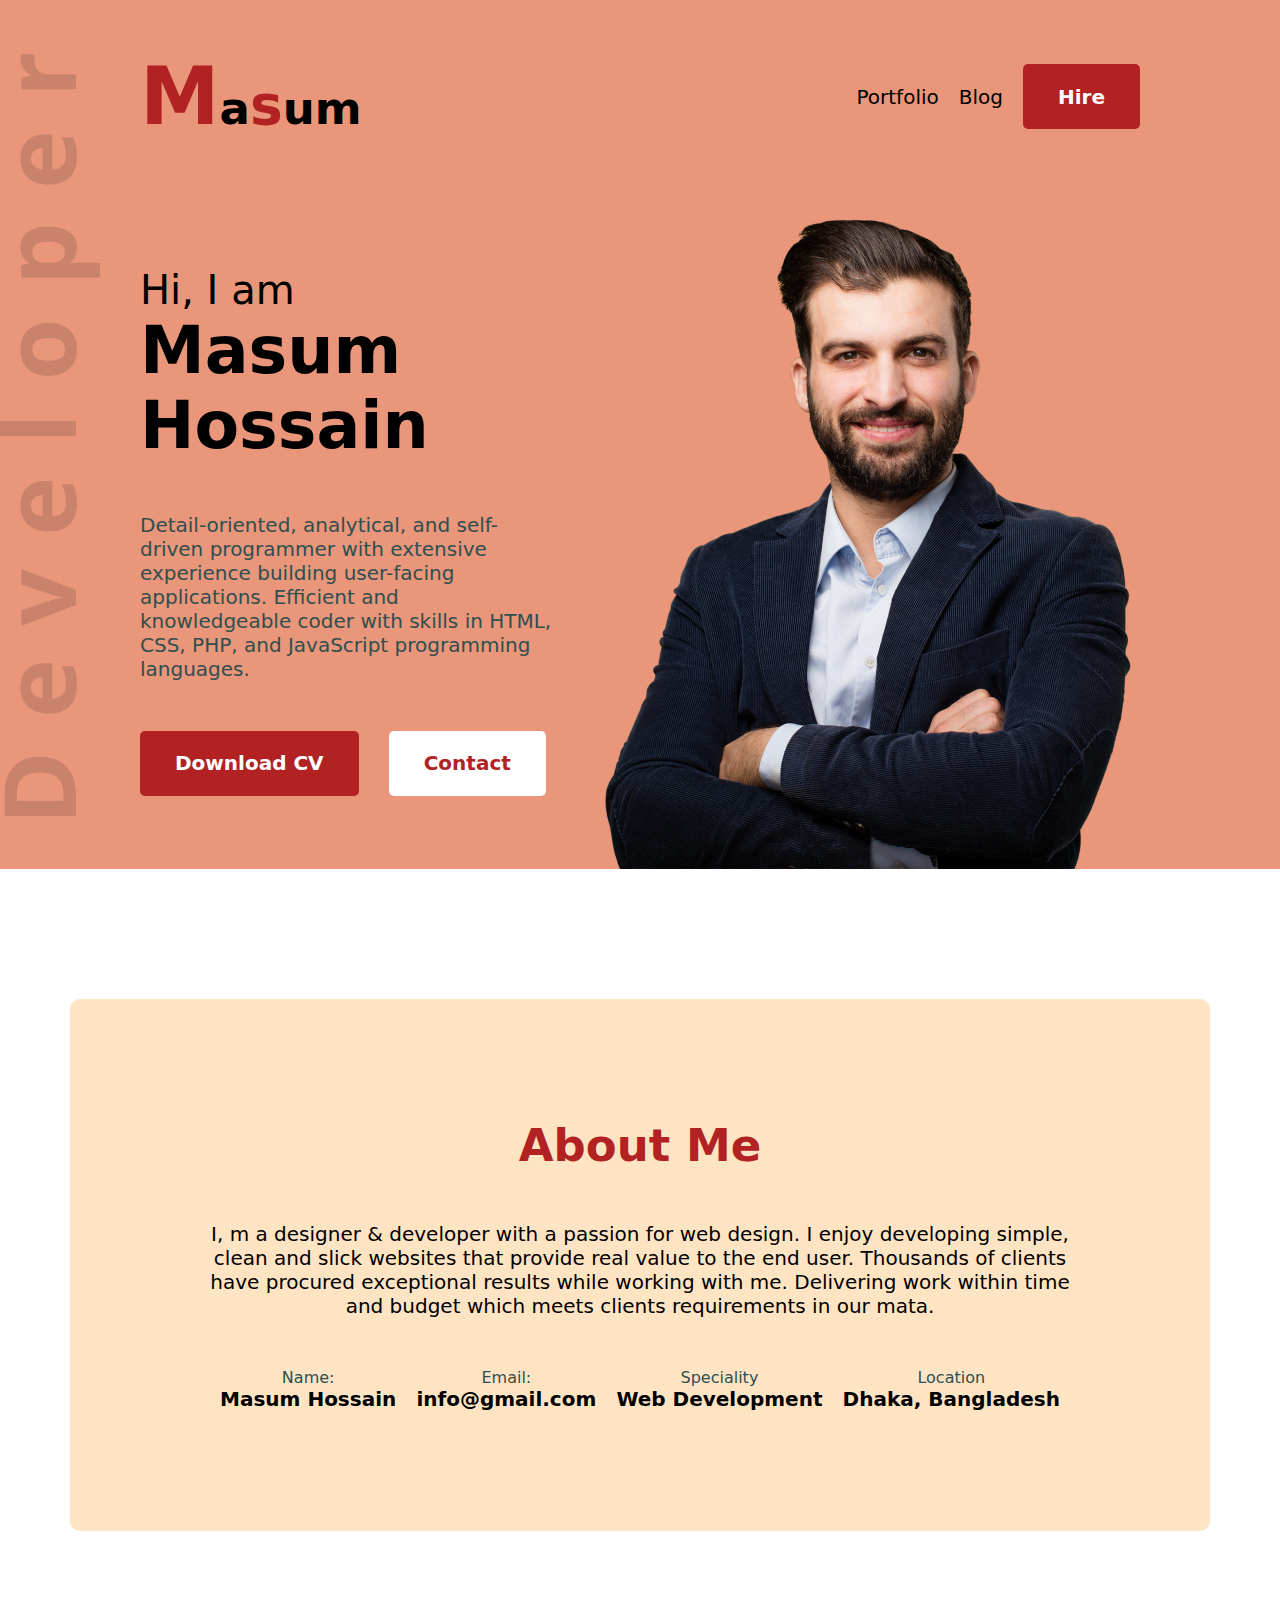
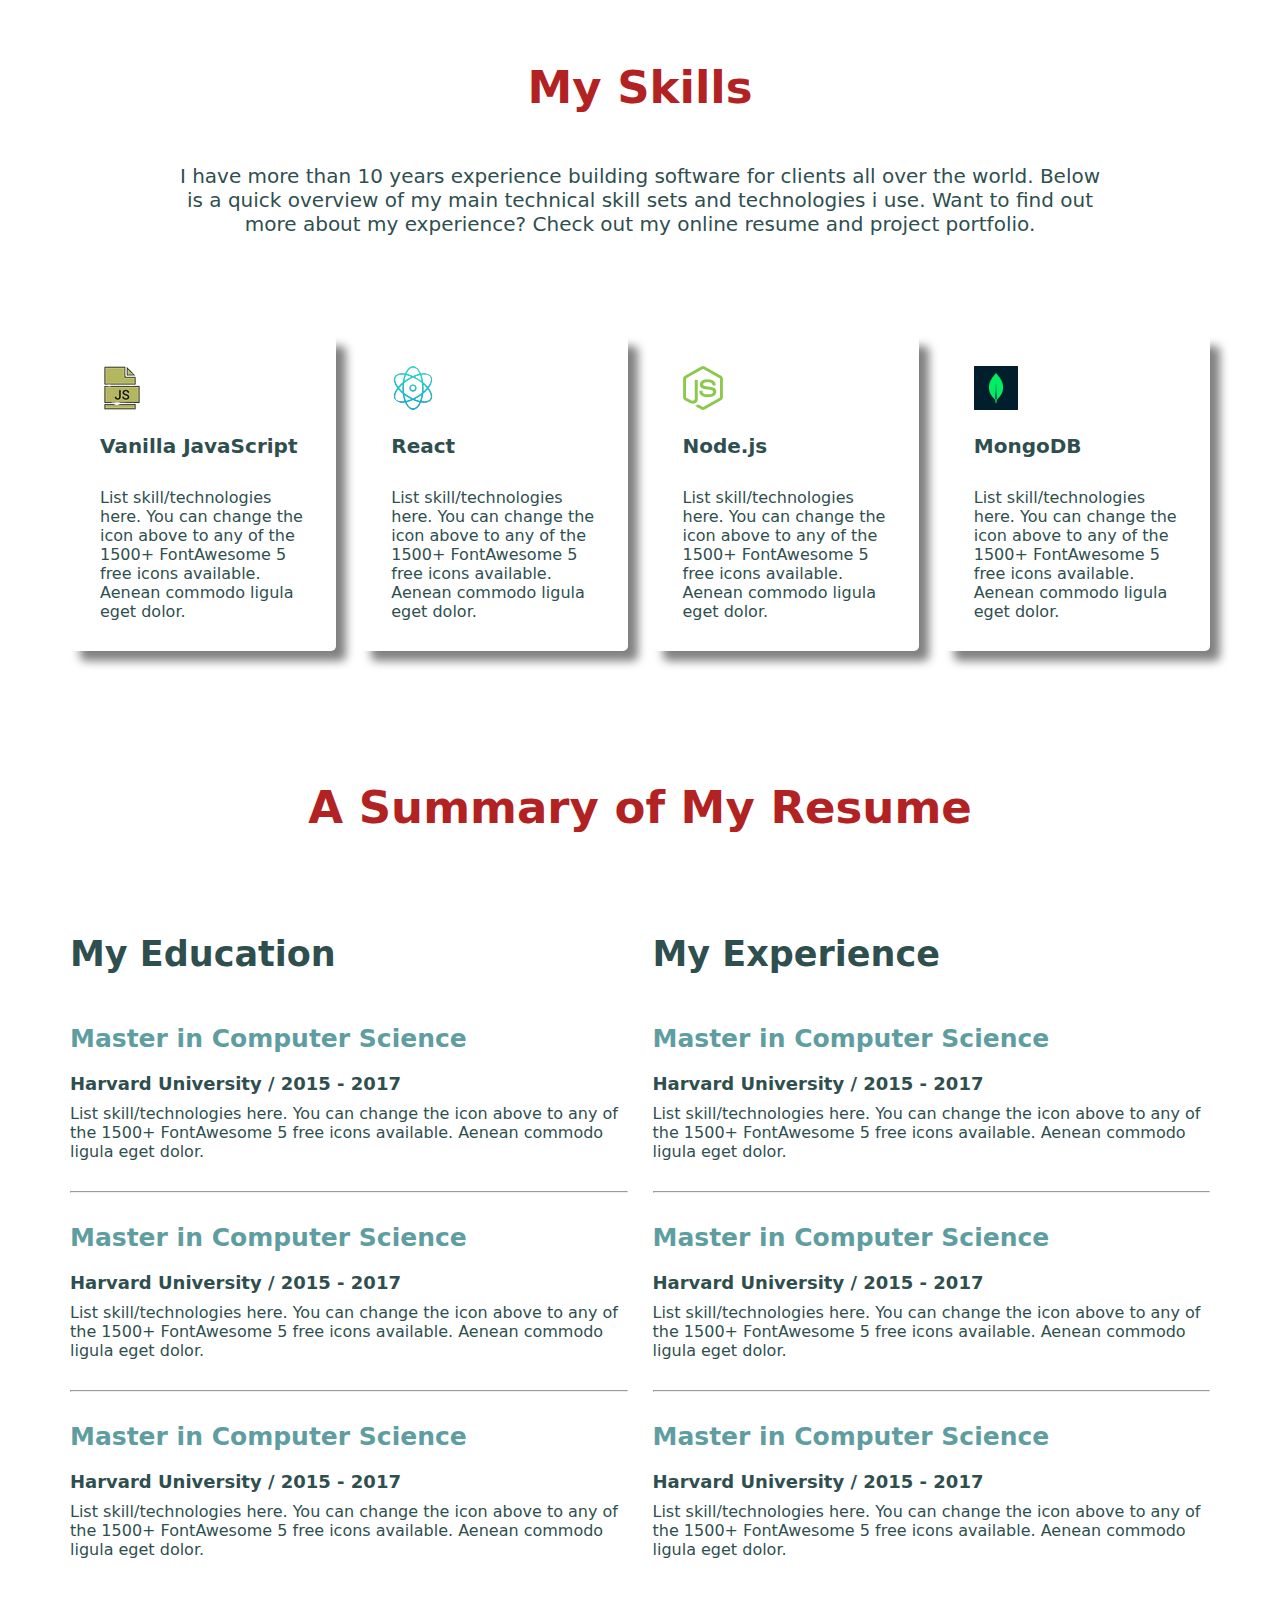
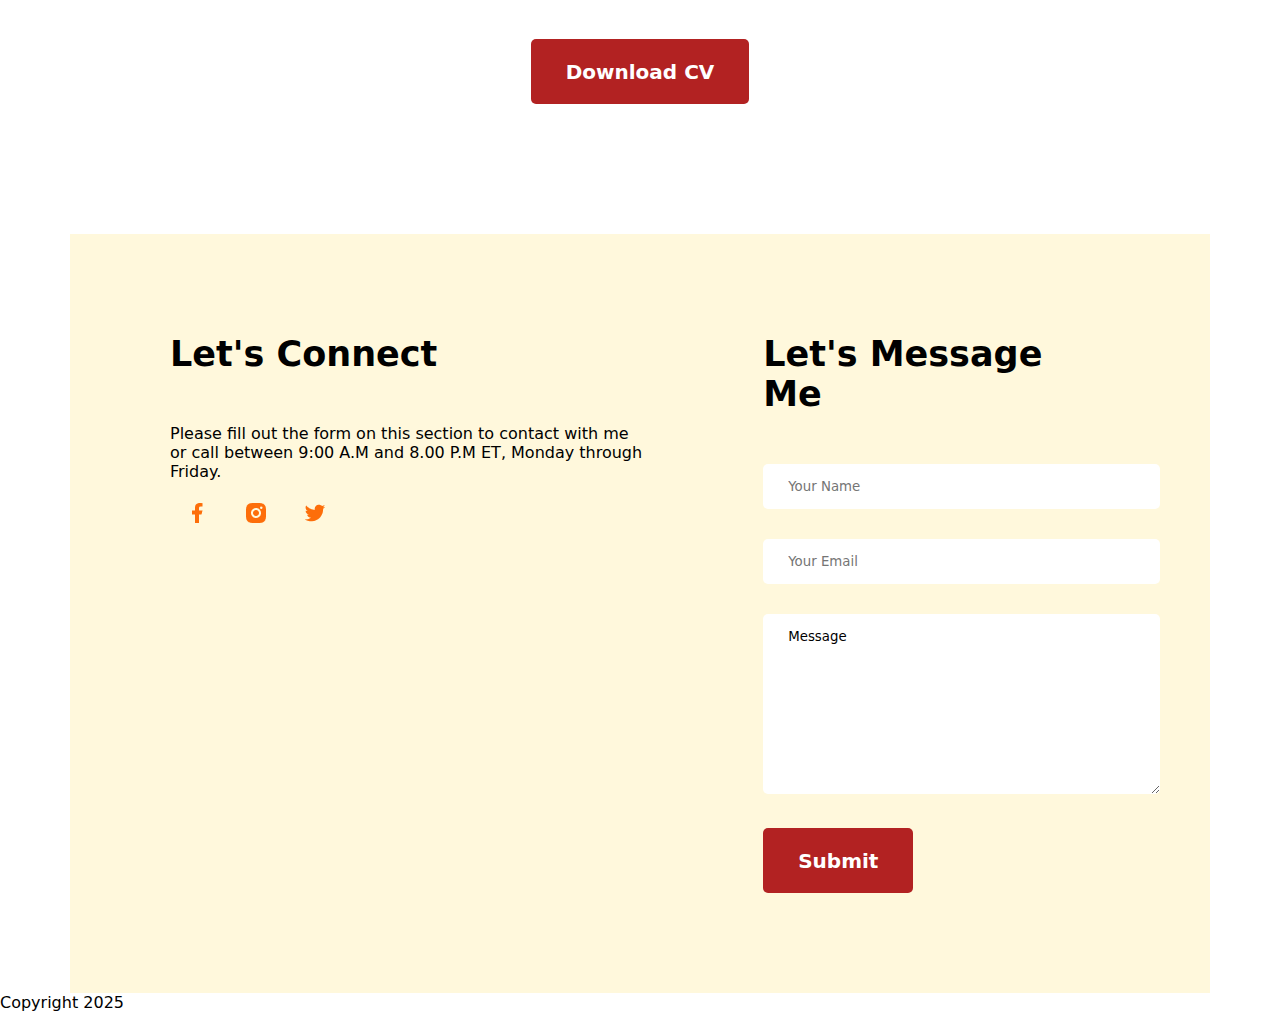
==== index.html @ 7856931d "fixed errors" ====
<!DOCTYPE html>
<html lang="en">

<head>
    <meta charset="UTF-8">
    <meta name="viewport" content="width=device-width, initial-scale=1.0">
    <link rel="stylesheet" href="styles/style.css">
    <link rel="preconnect" href="https://fonts.googleapis.com">
    <link rel="preconnect" href="https://fonts.gstatic.com" crossorigin>
    <link href="https://fonts.googleapis.com/css2?family=Open+Sans:ital,wght@0,300..800;1,300..800&display=swap" rel="stylesheet">
    <title>My Portfolio</title>
</head>

<body>
    <header>
        <nav>
            <h2 class="nav-title"><span class="text-initial">M</span>a<span class="text-primary">s</span>um</h2>
            <ul>
                <li>Portfolio</li>
                <li>Blog</li>
                <li><button class="btn-primary">Hire</button></li>
            </ul>
        </nav>
        <div class="banner">
            <div>
                <h3 class="banner-sub-title">Hi, I am</h3>
                <h1 class="banner-title">Masum Hossain</h1>
                <p class="banner-description">Detail-oriented, analytical, and self-driven programmer with extensive experience building user-facing applications. Efficient and knowledgeable coder with skills in HTML, CSS, PHP, and JavaScript programming languages.</p>
                <button class="btn-primary">Download CV</button>
                <button class="btn-secondary">Contact</button>
            </div>
            <img src="/images/hardy.png" alt="">
    </header>
    <main>
        <!-- About Section -->
        <section class="about">
            <h3 class="about-section-title">About Me</h3>
            <p class="about-section-description">I, m a designer & developer with a passion for web design. I enjoy developing simple, clean and slick websites that provide real value to the end user. Thousands of clients have procured exceptional results while working with me. Delivering work within time and budget which meets clients requirements in our mata.</p>
            <div class="about-section-container">
                <div class="about-info">
                    <p class="about-info-title">Name:</p>
                    <p class="about-info-description">Masum Hossain</p>
                </div>
                <div class="about-info">
                    <p class="about-info-title">Email:</p>
                    <p class="about-info-description">info@gmail.com</p>
                </div>
                <div class="about-info">
                    <p class="about-info-title">Speciality</p>
                    <p class="about-info-description">Web Development</p>
                </div>
                <div class="about-info">
                    <p class="about-info-title">Location</p>
                    <p class="about-info-description">Dhaka, Bangladesh</p>
                </div>
            </div>
        </section>
        <!-- skill section -->

        <section class="skill">
            <h3 class="skill-title">My Skills</h3>
            <p class="skill-description">
                I have more than 10 years experience building software for clients all over the world. Below is a quick overview of my main technical skill sets and technologies i use. Want to find out more about my experience? Check out my online resume and project portfolio.
            </p>
            <div class="skill-section-container">
                <div class="skill-info">
                    <img src="/images/icons/javascript.png" alt="">
                    <p class="skill-info-title">Vanilla JavaScript<p>
                    <p class="skill-info-description">List skill/technologies here. You can change the icon above to any of the 1500+ FontAwesome 5 free icons available. Aenean commodo ligula eget dolor.</p>
                </div>
                <div class="skill-info">
                    <img src="/images/icons/react.png" alt="">
                    <p class="skill-info-title">React</p>
                    <p class="skill-info-description">List skill/technologies here. You can change the icon above to any of the 1500+ FontAwesome 5 free icons available. Aenean commodo ligula eget dolor.</p>
                </div>
                <div class="skill-info">
                    <img src="/images/icons/nodejs.png" alt="">
                    <p class="skill-info-title">Node.js</p>
                    <p class="skill-info-description">List skill/technologies here. You can change the icon above to any of the 1500+ FontAwesome 5 free icons available. Aenean commodo ligula eget dolor.</p>
                </div>
                <div class="skill-info">
                    <img src="/images/icons/mongo.png" alt="">
                    <p class="skill-info-title">MongoDB</p>
                    <p class="skill-info-description">List skill/technologies here. You can change the icon above to any of the 1500+ FontAwesome 5 free icons available. Aenean commodo ligula eget dolor.</p>
                </div>
            </div>
        </section>

        <!-- resume section -->

        <section class="resume">
            <h3 class="resume-title">A Summary of My Resume</h3>

            <div class="resume-content">
                <div>
                    <h3 class="resume-content-title">My Education</h3>
                    <div class="resume-info">
                        <h4 class="title">Master in Computer Science</h4>
                        <h5 class="sub-title">Harvard University / 2015 - 2017</h5>
                        <p class="resume-description">List skill/technologies here. You can change the icon above to any of the 1500+ FontAwesome 5 free icons available. Aenean commodo ligula eget dolor.</p>
                    </div>
                    <hr>

                    <div class="resume-info">
                        <h4 class="title">Master in Computer Science</h4>
                        <h5 class="sub-title">Harvard University / 2015 - 2017</h5>
                        <p class="resume-description">List skill/technologies here. You can change the icon above to any of the 1500+ FontAwesome 5 free icons available. Aenean commodo ligula eget dolor.</p>
                    </div>
                    <hr>

                    <div class="resume-info">
                        <h4 class="title">Master in Computer Science</h4>
                        <h5 class="sub-title">Harvard University / 2015 - 2017</h5>
                        <p class="resume-description">List skill/technologies here. You can change the icon above to any of the 1500+ FontAwesome 5 free icons available. Aenean commodo ligula eget dolor.</p>
                    </div>
                </div>

                <div>
                    <h3 class="resume-content-title">My Experience</h3>
                        <div class="resume-info">
                            <h4 class="title">Master in Computer Science</h4>
                            <h5 class="sub-title">Harvard University / 2015 - 2017</h5>
                            <p class="resume-description">List skill/technologies here. You can change the icon above to any of the 1500+ FontAwesome 5 free icons available. Aenean commodo ligula eget dolor.</p>
                        </div>
                        <hr>
                        <div class="resume-info">
                            <h4 class="title">Master in Computer Science</h4>
                            <h5 class="sub-title">Harvard University / 2015 - 2017</h5>
                            <p class="resume-description">List skill/technologies here. You can change the icon above to any of the 1500+ FontAwesome 5 free icons available. Aenean commodo ligula eget dolor.</p>
                        </div>
                        <hr>
                        <div class="resume-info">
                            <h4 class="title">Master in Computer Science</h4>
                            <h5 class="sub-title">Harvard University / 2015 - 2017</h5>
                            <p class="resume-description">List skill/technologies here. You can change the icon above to any of the 1500+ FontAwesome 5 free icons available. Aenean commodo ligula eget dolor.</p>
                        </div>
                </div>
            </div>
            <div class="resume-button">
                <button class="btn-primary">Download CV</button>
            </div>
        </section>

        <!-- contact section -->

        <section class="contact">
            <div>
                <h3 class="contact-title">Let's Connect</h3>
                <p class="contact-info">Please fill out the form on this section to contact with me or call between 9:00 A.M and 8.00 P.M ET, Monday through Friday.</p>
                <a href="">
                    <img src="/images/icons/facebook.png" alt="">
                </a>
                <a href="">
                    <img src="/images/icons/insta.png" alt="">
                </a>
                <a href="">
                    <img src="/images/icons/twitter.png" alt="">
                </a>
            </div>
            <div>
                <h3 class="contact-title">Let's Message Me</h3>
                <form action="">
                    <input type="text" name="" id="" placeholder="Your Name">
                    <input type="email" name="" id="" placeholder="Your Email">
                    <textarea name="" id="" cols="30" rows="10">Message</textarea>
                </form>
                <input class="btn-primary" type="submit" value="Submit">
            </div>
        </section>

     </main>
    <footer>
        <p class="footer">Copyright 2025</p>
    </footer>

</body>

</html>
---- styles/style.css ----
* {
    margin: 0%;
    font-family: system-ui, -apple-system, BlinkMacSystemFont, 'Segoe UI', Roboto, Oxygen, Ubuntu, Cantarell, 'Open Sans', 'Helvetica Neue', sans-serif;
}

/* .section-title{
    text-align: center;
    font-size: 35px;
    font-weight: 700;
    margin-bottom: 50px; */

header {
    background-color: darksalmon;
    background-image: url('/images/developer.png');
    background-repeat: no-repeat;
    background-position: left center;
    margin-bottom: 130px;
}

.text-initial {
    color: firebrick;
    font-size: 80px;
}

.text-primary {
    color: firebrick;
    font-size: 55px;
}

.btn-primary {
    font-size: 20px;
    padding: 15px 35px;
    height: 65px;
    font-weight: 700;
    border: 1px;
    border-radius: 5px;
    background-color: firebrick;
    color: #ffffff;
}

.btn-secondary {
        font-size: 20px;
        padding: 15px 35px;
        height: 65px;
        font-weight: 700;
        border: 1px;
        border-radius: 5px;
        background-color: #FFF;
        color: firebrick;
        margin-left: 25px;
    }

/* header and navigation styles */

nav {
    display: flex;
    justify-content: space-between;
    padding: 50px 140px;
    ;
}

.nav-title {
    font-size: 45px;
    font-weight: 600;

}

nav ul {
    display: flex;
    align-items: center;
}

nav li {
    list-style: none;
    margin-left: 20px;
    font-size: 20px;

}

/* banner styles */

.banner {
    display: flex;
    align-items: center;
    margin: 0 140px;
}

.banner-sub-title {
    font-size: 40px;
    font-weight: 500;
}

.banner-title {
    font-size: 65px;
    font-weight: 800px;
    margin-bottom: 50px;
}

.banner-description {
    font-size: 20px;
    color: darkslategray;
    margin-bottom: 50px;
}

/* main section */
main {
    max-width: 1140px;
    margin: 0 auto;
}

section {
    margin-top: 130px;
}

/* about section styles */

.about {
    background-color: bisque;
    border-radius: 10px;
    text-align: center;
    padding: 120px 140px;
}

.about-section-title {
    text-align: center;
    font-size: 45px;
    font-weight: 700;
    margin-bottom: 50px;
    color: firebrick;
}

.about-section-description {
    text-align: center;
    font-size: 20px;
    margin-bottom: 50px;
}

.about-section-container {
    display: flex;
    justify-content: space-around;
}

.about-info-title {
    font-size: 16px;
    font-weight: 400;
    color: darkslategrey;
}

.about-info-description {
    font-size: 20px;
    font-weight: 600;
}

/* skill section styles */

.skill {
    text-align: center;
    margin-bottom: 130px;

}

.skill-title {
    font-size: 45px;
    font-weight: 700;
    margin-bottom: 50px;
    color: firebrick;
    margin-bottom: 20px;

}

.skill-description {
    font-size: 20px;
    color: darkslategrey;
    margin: 50px 100px 100px 100px;
}

.skill-section-container {
    display: flex;
    gap: 25px;
}

.skill-info {
    border-radius: 5px;
    background: #FFF;
    box-shadow: 10px 10px 10px gray;
    padding: 30px;
    text-align: left;
}

.skill-info-title {
    font-size: 20px;
    font-weight: 700;
    color: darkslategrey;
    margin-top: 20px;
    margin-bottom: 30px;
}

.skill-info-description {
    color: darkslategrey;
    font-size: 16px;
}

/* resume styles */


.resume-title {
    font-size: 45px;
    font-weight: 700;
    text-align: center;
    margin-bottom: 100px;
    color: firebrick;

}

.resume-content {
    display: flex;
    gap: 25px;
}

.resume-content-title {
    font-size: 35px;
    font-weight: 600;
    margin-bottom: 50px;
    color: darkslategrey;
}

.resume-info {
    margin-bottom: 30px;
    margin-top: 30px;
}

.title {
    font-size: 25px;
    font-weight: 500px;
    margin-bottom: 20px;
    color: cadetblue;
}

.sub-title {
    font-size: 18px;
    font-weight: 500px;
    margin-bottom: 10px;
    color: darkslategrey;
}

.resume-description {
    font-size: 16px;
    color: darkslategrey;

}

.resume-button {
    text-align: center;
    margin-top: 50px;
}

/* contact section */

.contact {
    display: flex;
    gap: 120px;
    padding: 100px 100px;
    background-color: cornsilk;
}

.contact-title {
    font-size: 35px;
    font-weight: 700;
    margin-bottom: 50px;
}

.contact-info {
    margin-bottom: 20px;
}

.contact a {
    text-decoration: none;
    margin: 15px;
}

.contact input[type="text"],
input[type="email"],
textarea {
    margin-bottom: 30px;
    padding: 15px 25px;
    width: 100%;
    border-radius: 5px;
    border: 0;
    background-color: #ffffff;
}
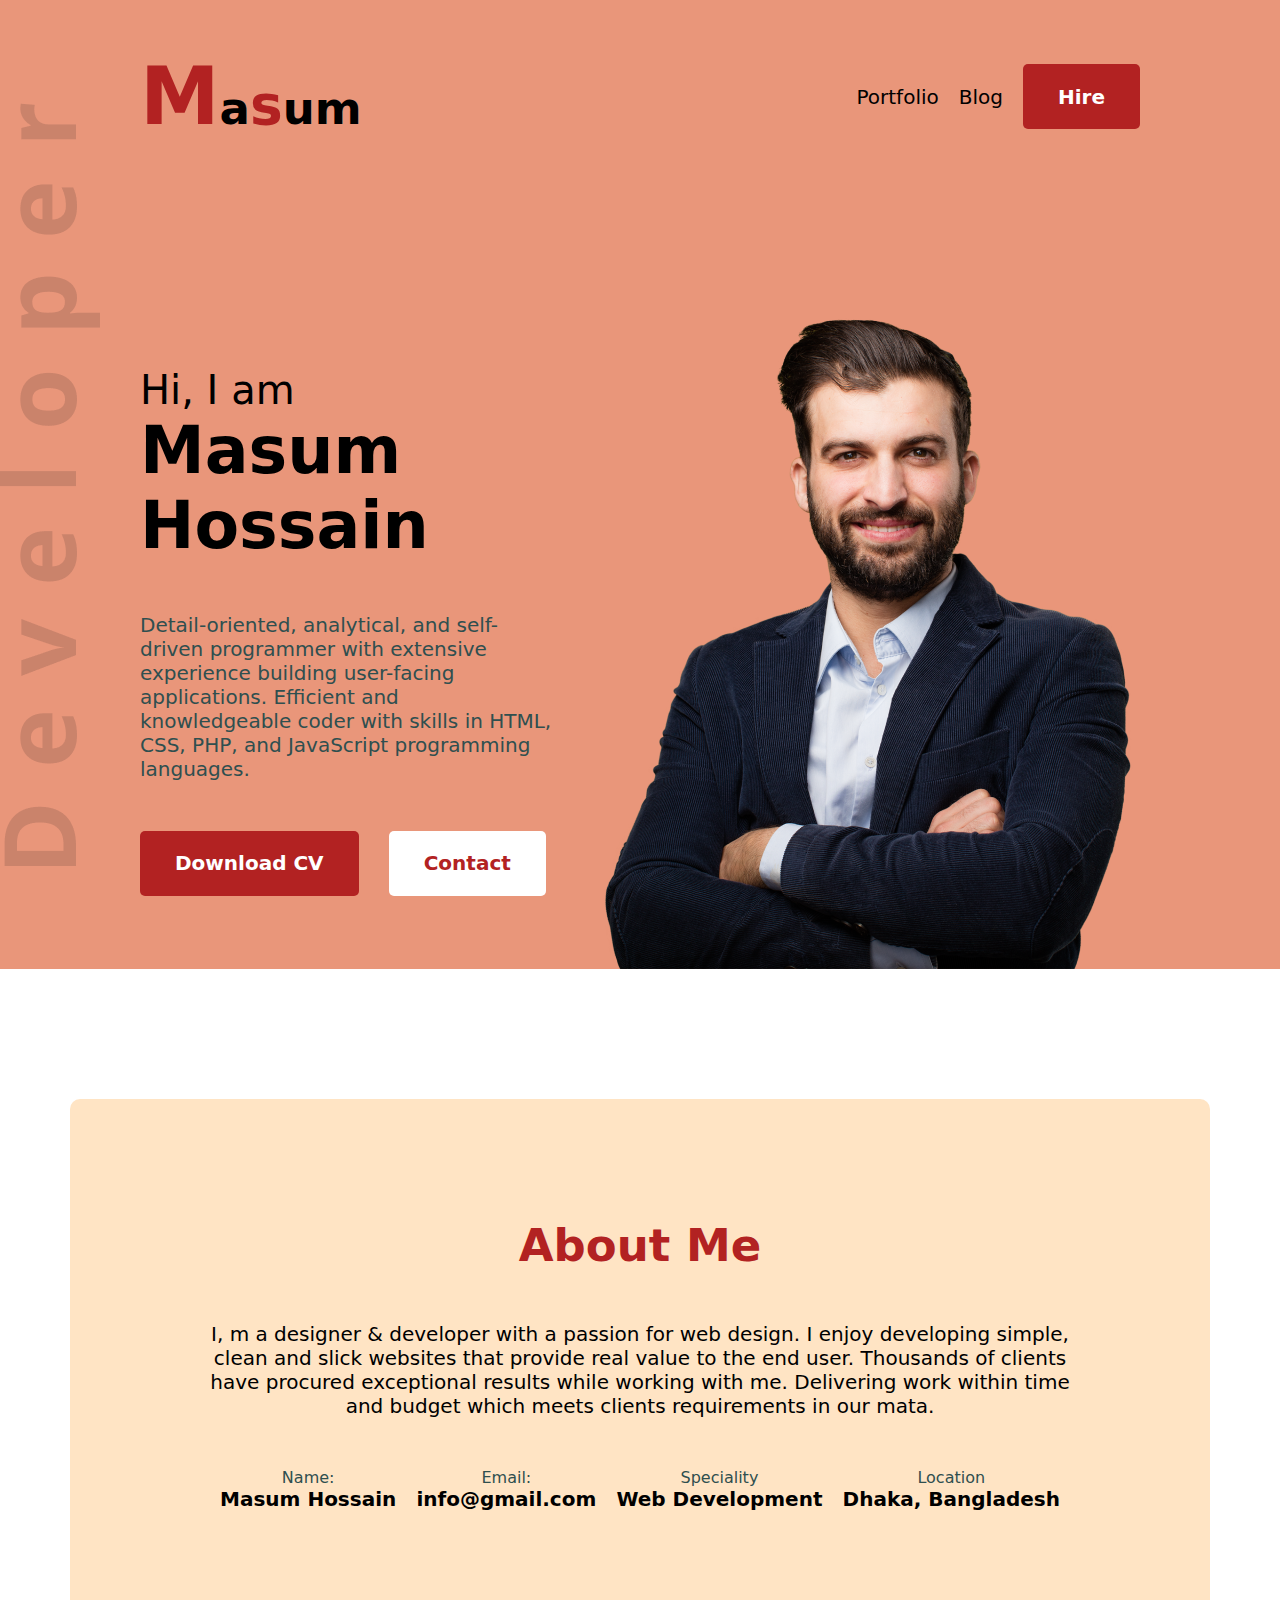
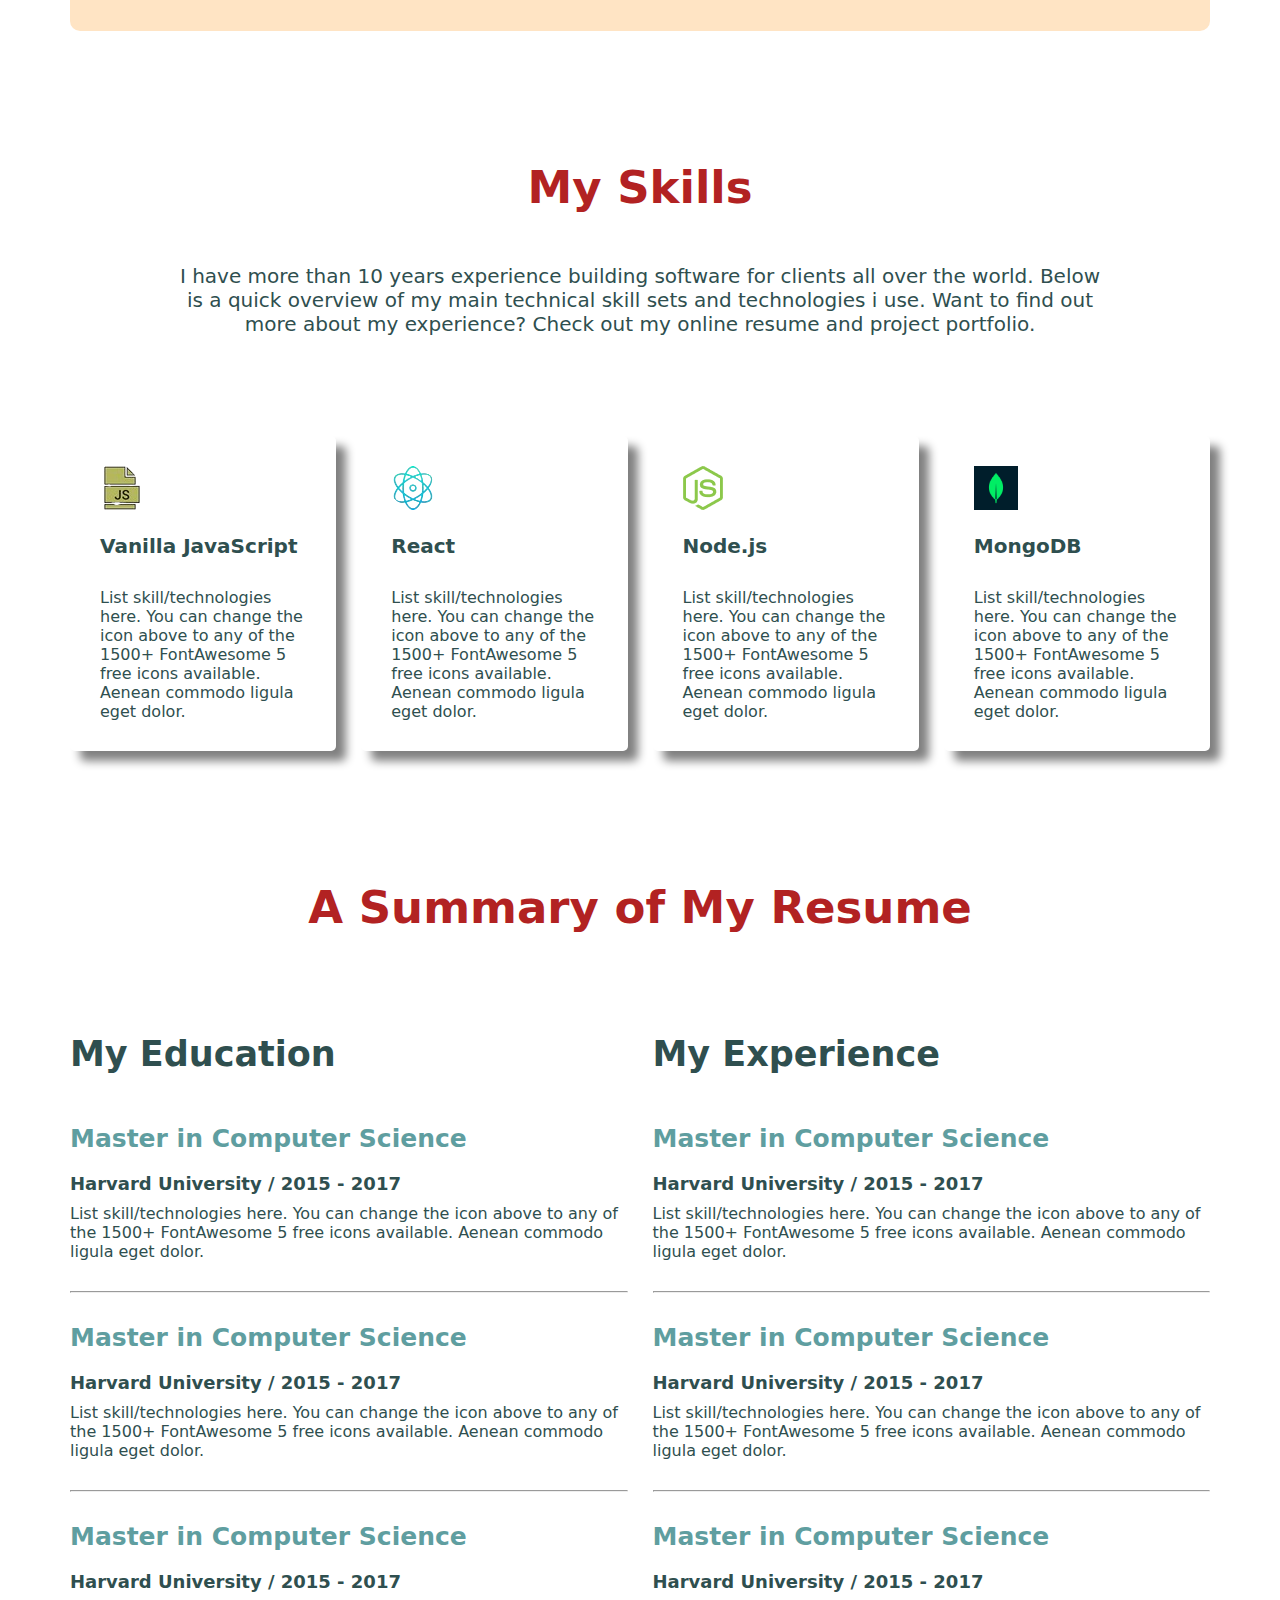
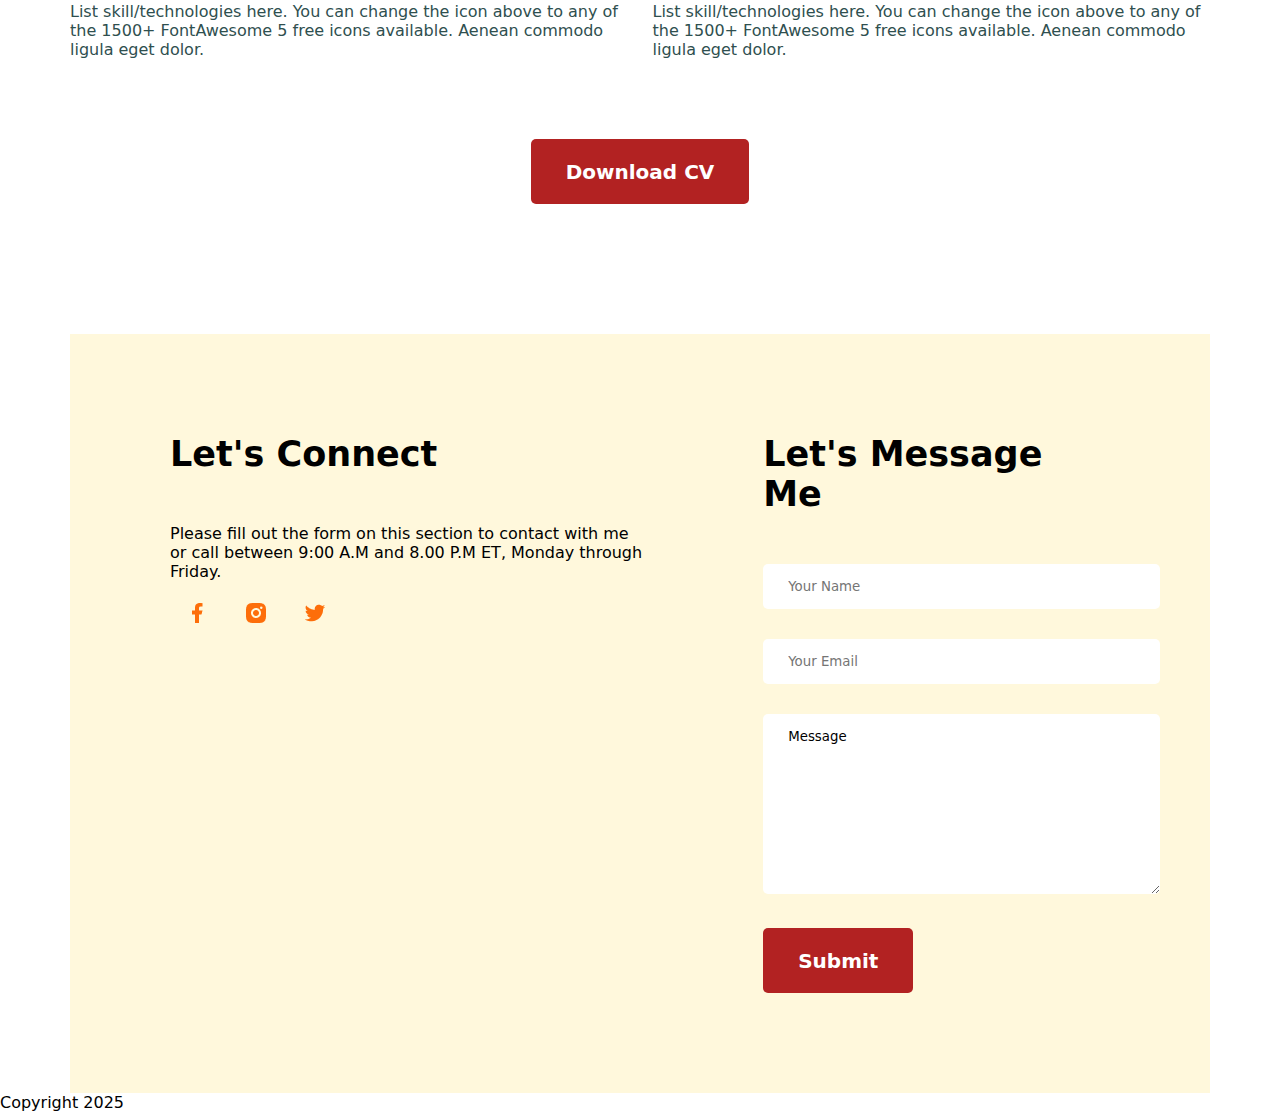
==== commit 2a58ef55: "fixed header issue" ====
--- a/index.html
+++ b/index.html
@@ -30,6 +30,8 @@
                 <button class="btn-secondary">Contact</button>
             </div>
             <img src="/images/hardy.png" alt="">
+        </div>
+        
     </header>
     <main>
         <!-- About Section -->
--- a/styles/style.css
+++ b/styles/style.css
@@ -82,7 +82,7 @@
 .banner {
     display: flex;
     align-items: center;
-    margin: 0 140px;
+    margin: 100px 140px;
 }
 
 .banner-sub-title {
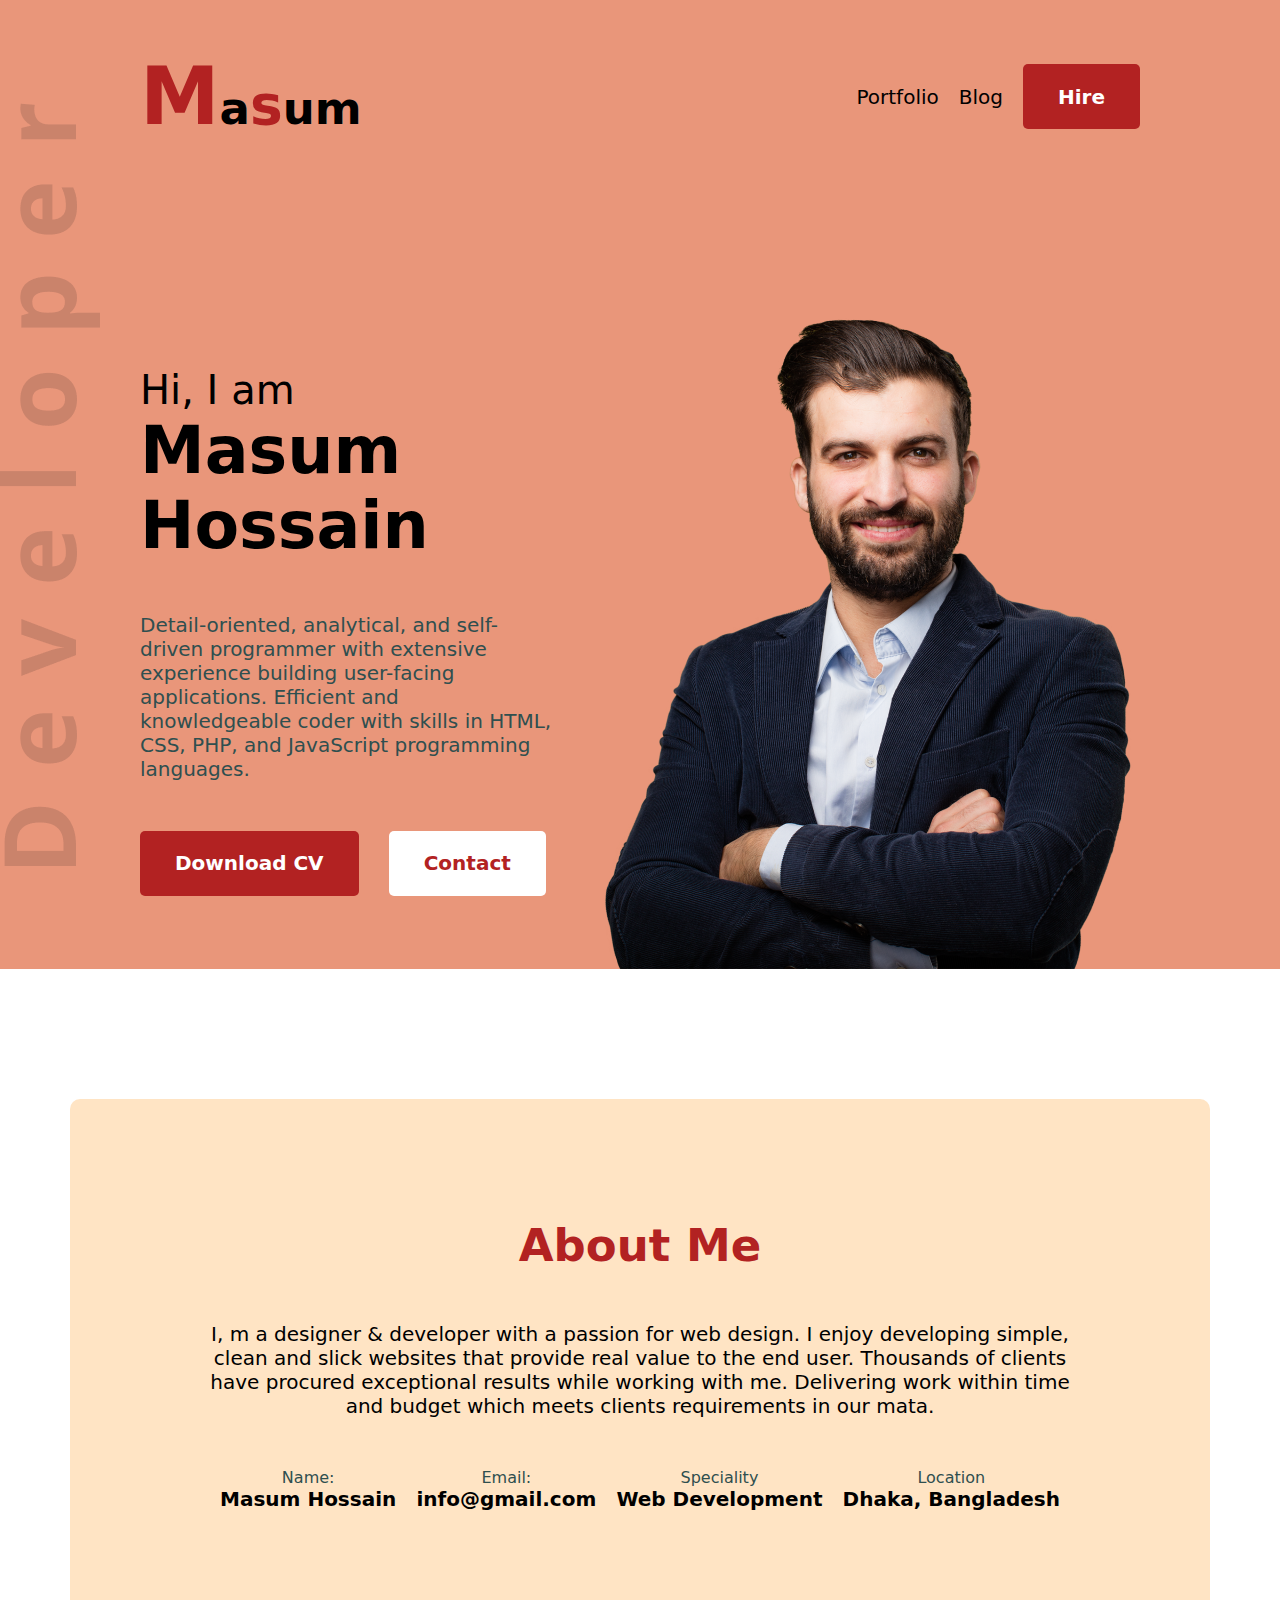
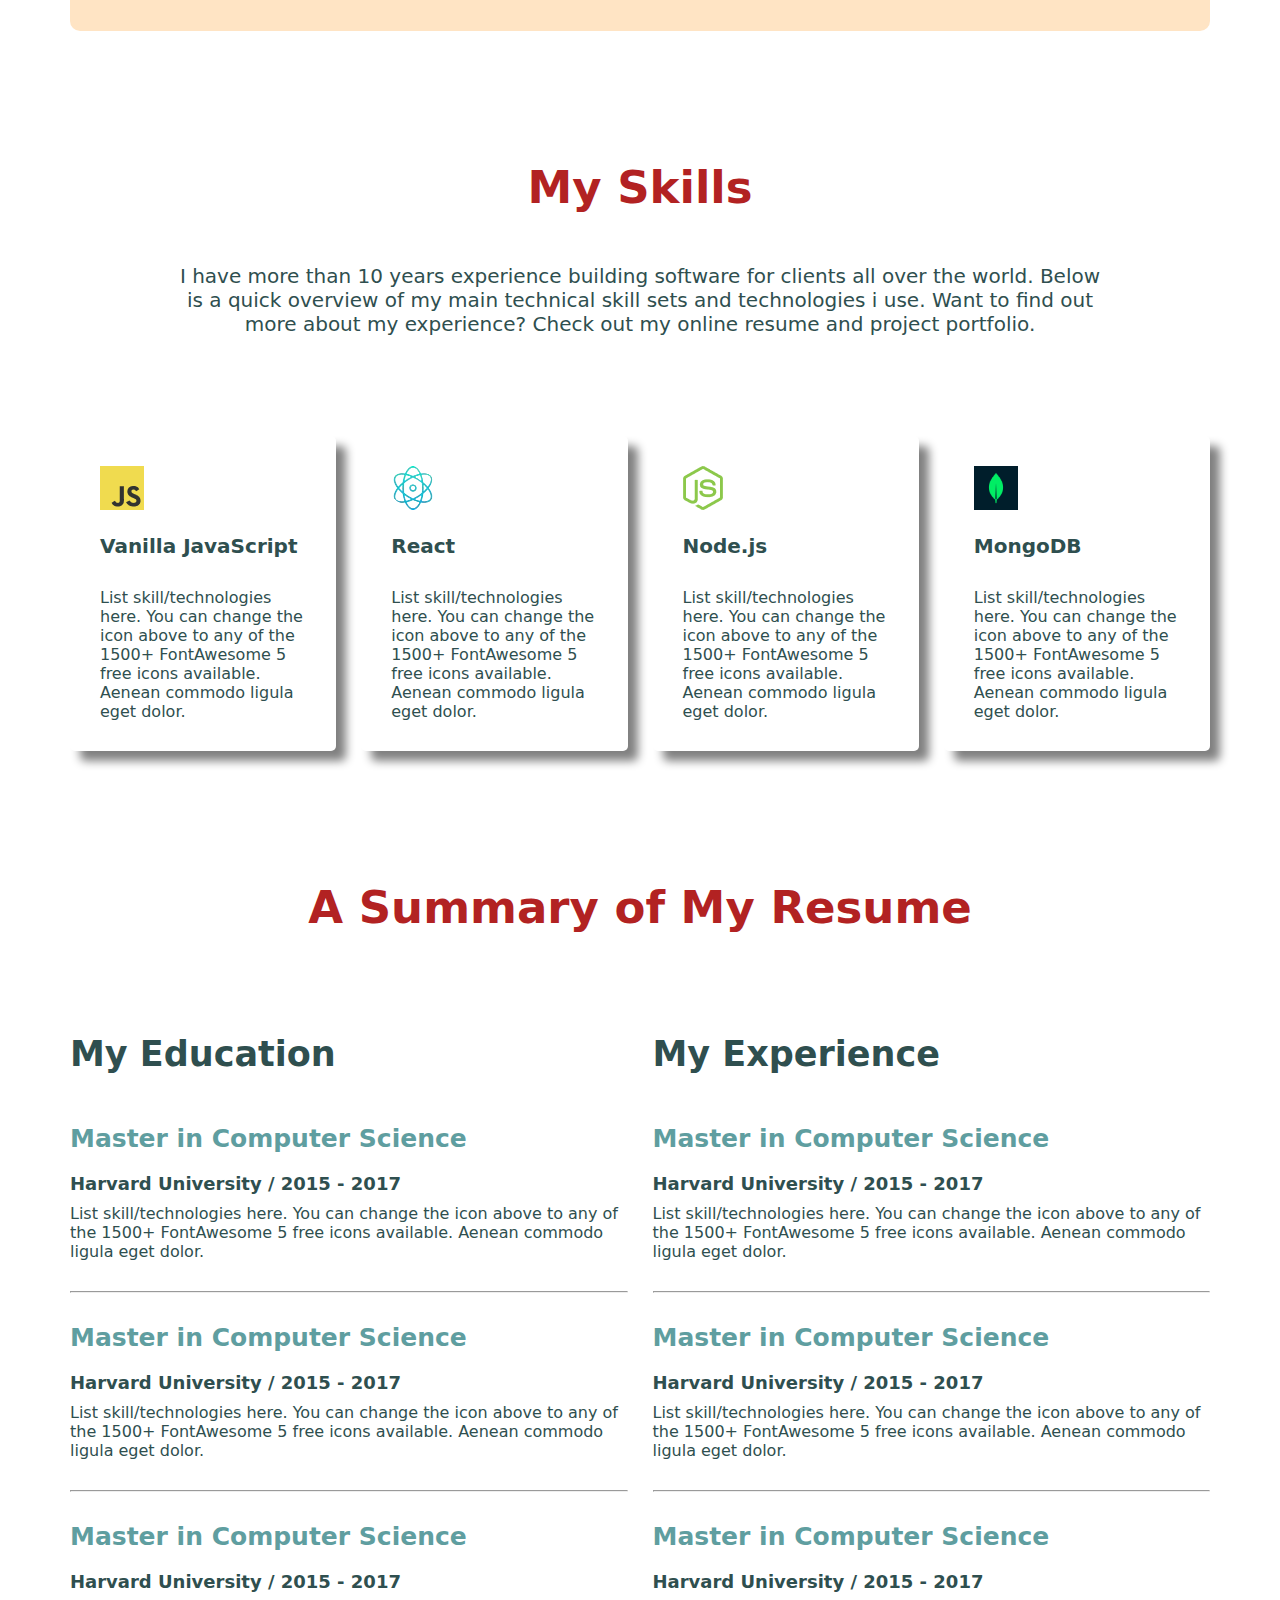
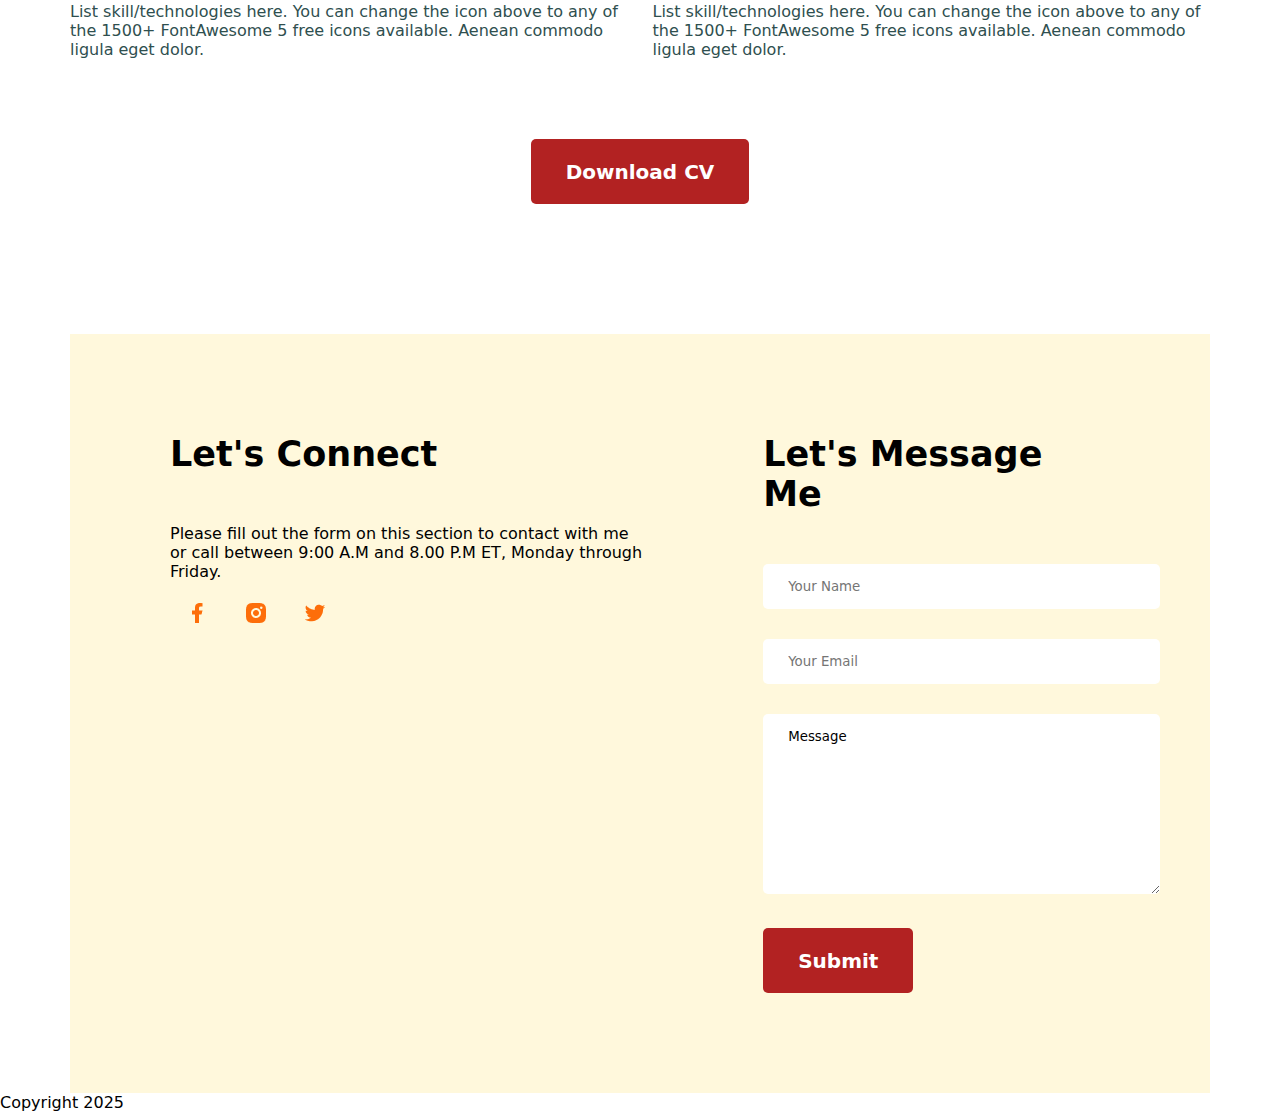
==== commit 329a38a1: "fixed errors" ====
--- a/index.html
+++ b/index.html
@@ -29,7 +29,7 @@
                 <button class="btn-primary">Download CV</button>
                 <button class="btn-secondary">Contact</button>
             </div>
-            <img src="/images/hardy.png" alt="">
+            <img src="images/hardy.png" alt="">
         </div>
         
     </header>
@@ -66,22 +66,22 @@
             </p>
             <div class="skill-section-container">
                 <div class="skill-info">
-                    <img src="/images/icons/javascript.png" alt="">
+                    <img src="images/icons/js.png" alt="">
                     <p class="skill-info-title">Vanilla JavaScript<p>
                     <p class="skill-info-description">List skill/technologies here. You can change the icon above to any of the 1500+ FontAwesome 5 free icons available. Aenean commodo ligula eget dolor.</p>
                 </div>
                 <div class="skill-info">
-                    <img src="/images/icons/react.png" alt="">
+                    <img src="images/icons/react.png" alt="">
                     <p class="skill-info-title">React</p>
                     <p class="skill-info-description">List skill/technologies here. You can change the icon above to any of the 1500+ FontAwesome 5 free icons available. Aenean commodo ligula eget dolor.</p>
                 </div>
                 <div class="skill-info">
-                    <img src="/images/icons/nodejs.png" alt="">
+                    <img src="images/icons/nodejs.png" alt="">
                     <p class="skill-info-title">Node.js</p>
                     <p class="skill-info-description">List skill/technologies here. You can change the icon above to any of the 1500+ FontAwesome 5 free icons available. Aenean commodo ligula eget dolor.</p>
                 </div>
                 <div class="skill-info">
-                    <img src="/images/icons/mongo.png" alt="">
+                    <img src="images/icons/mongo.png" alt="">
                     <p class="skill-info-title">MongoDB</p>
                     <p class="skill-info-description">List skill/technologies here. You can change the icon above to any of the 1500+ FontAwesome 5 free icons available. Aenean commodo ligula eget dolor.</p>
                 </div>
@@ -150,13 +150,13 @@
                 <h3 class="contact-title">Let's Connect</h3>
                 <p class="contact-info">Please fill out the form on this section to contact with me or call between 9:00 A.M and 8.00 P.M ET, Monday through Friday.</p>
                 <a href="">
-                    <img src="/images/icons/facebook.png" alt="">
+                    <img src="images/icons/facebook.png" alt="">
                 </a>
                 <a href="">
-                    <img src="/images/icons/insta.png" alt="">
+                    <img src="images/icons/insta.png" alt="">
                 </a>
                 <a href="">
-                    <img src="/images/icons/twitter.png" alt="">
+                    <img src="images/icons/twitter.png" alt="">
                 </a>
             </div>
             <div>
--- a/styles/style.css
+++ b/styles/style.css
@@ -11,7 +11,7 @@
 
 header {
     background-color: darksalmon;
-    background-image: url('/images/developer.png');
+    background-image:url('../images/developer.png');
     background-repeat: no-repeat;
     background-position: left center;
     margin-bottom: 130px;
